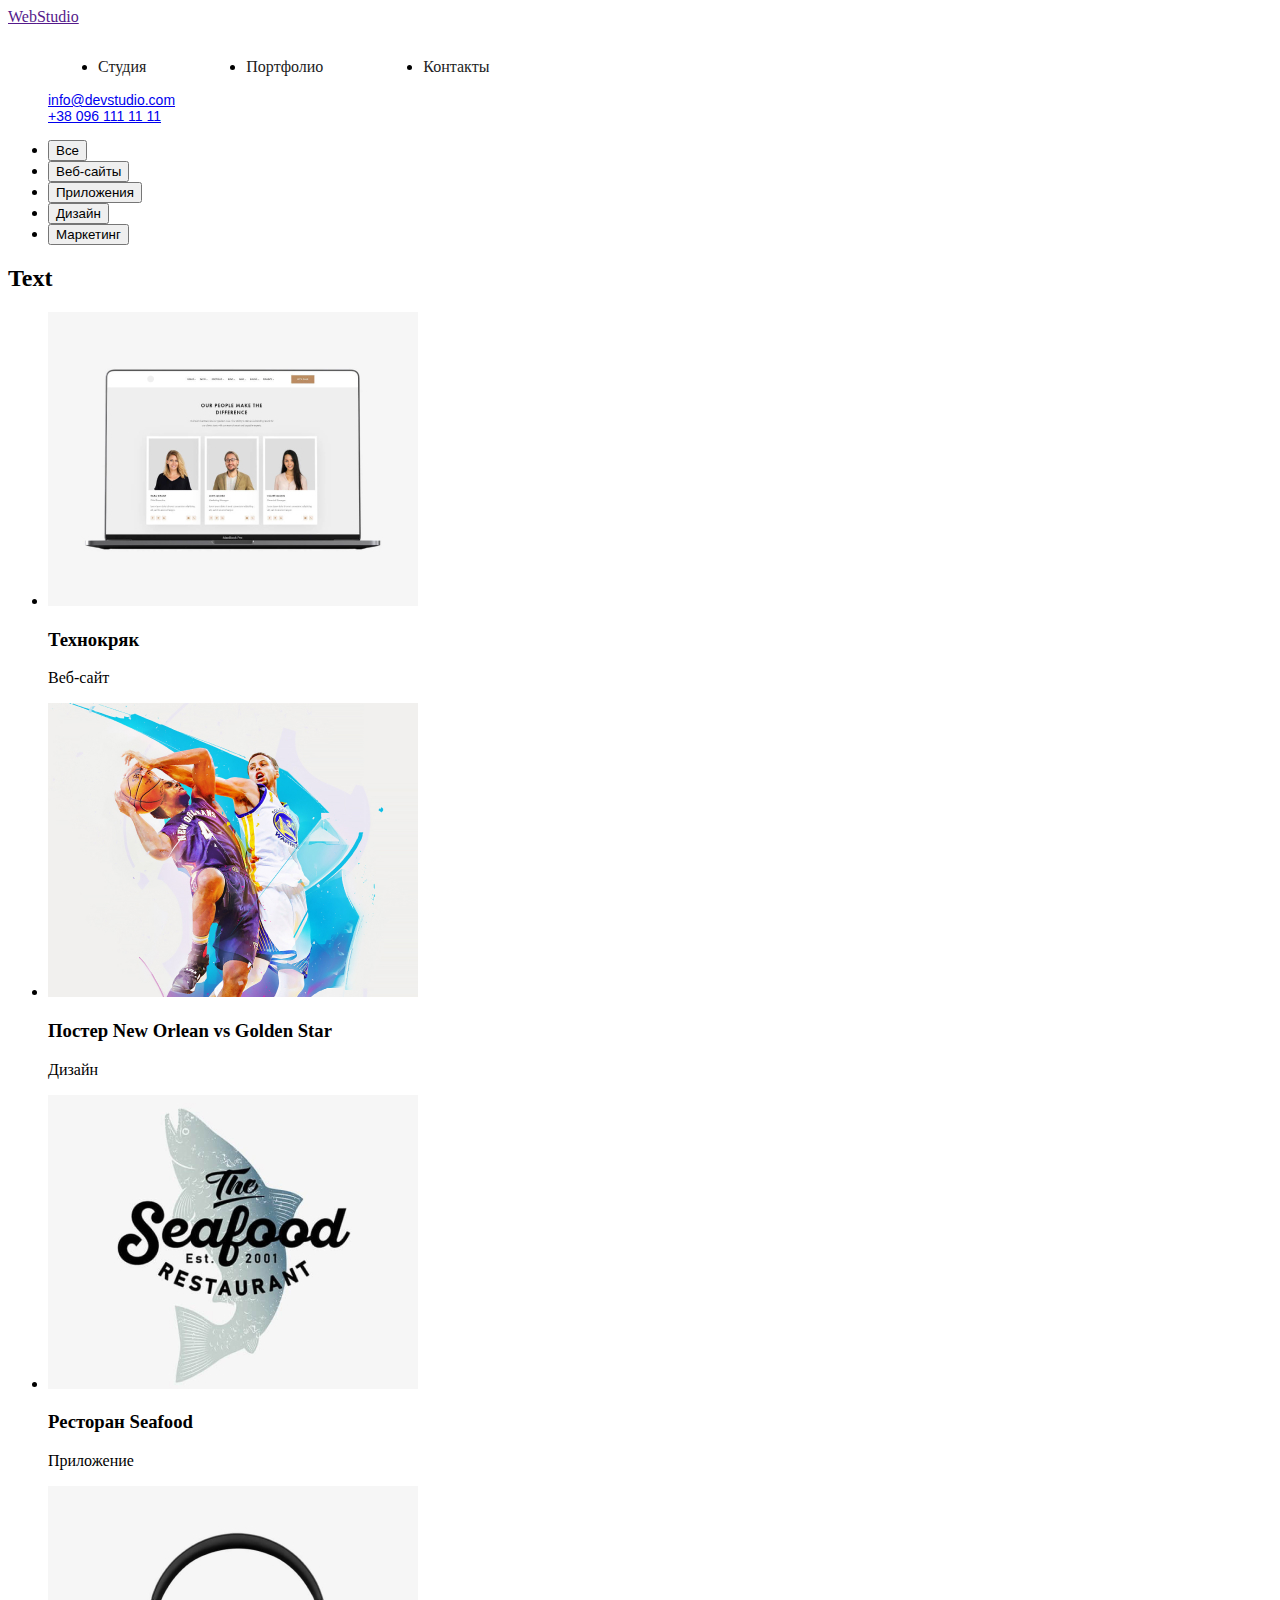
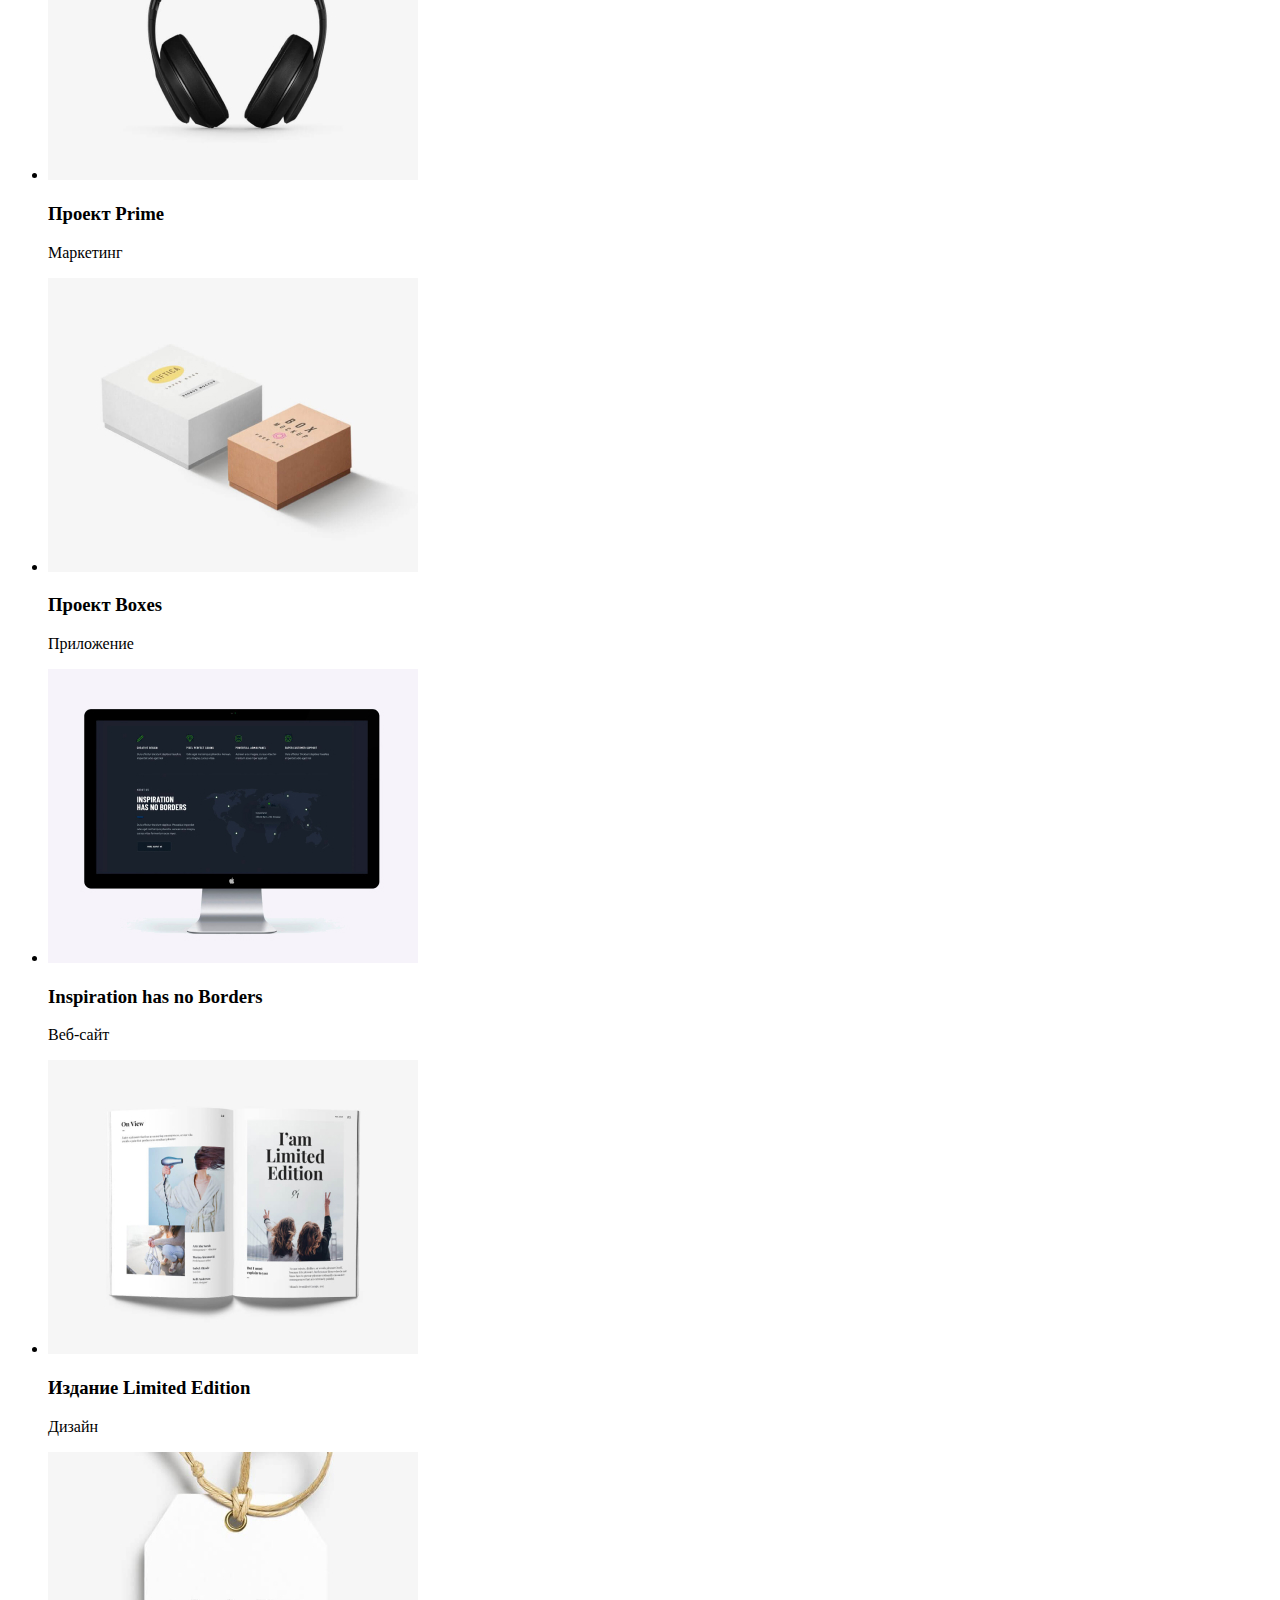
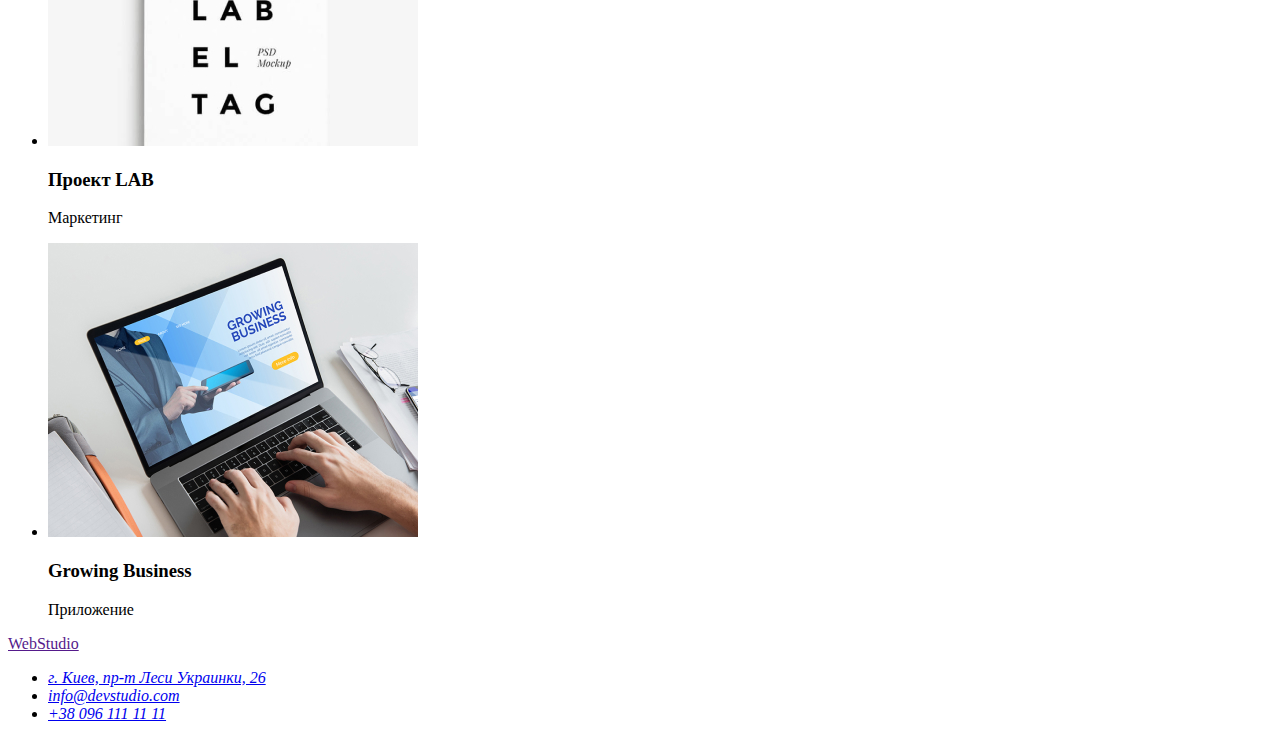
==== portfolio.html @ 4d641958 "summary" ====
<!DOCTYPE html>
<html lang="ru">

<head>
    <meta charset="UTF-8">
    <meta http-equiv="X-UA-Compatible" content="IE=edge">
    <meta name="viewport" content="width=device-width, initial-scale=1.0">
    <link rel="stylesheet" href="./css/styles.css">
    <link rel="stylesheet" href="./css/styles-portfolio.css">
    <title>Document</title>
</head>

<body>

    <header>
        <nav class="navigation">
            <a href=""><span class="logo">Web</span>Studio</a>
            <ul class="navigation-list">
                <li class="navigation-item">
                    <a href="./index.html" class="navigation-link">Студия
                    </a>
                </li>
                <li class="navigation-item">
                    <a href="" class="navigation-link">Портфолио</a>
                </li>
                <li class="navigation-item">
                    <a href="" class="navigation-link">Контакты</a>
                </li>
            </ul>
        </nav>
        <ul>
            <li class="contact-list"> <a href="mailto:info@devstudio.com">info@devstudio.com</a> </li>
            <li class="contact-list"><a href="tel:+380961111111">+38 096 111 11 11</a></li>
        </ul>
    </header>
    <main>
        <!--filter-->
        <ul>
            <li><button type="button">Все</button></li>
            <li><button type="button">Веб-сайты</button></li>
            <li><button type="button">Приложения</button></li>
            <li><button type="button">Дизайн</button></li>
            <li><button type="button">Маркетинг</button></li>
        </ul>
        <!--project-->
        <section>
            <h2>Text</h2>
        <ul>
            <li><img src="./images/project1.jpg" alt="Технокряк-Веб-сайт" width="370" height="294">
                <h3>Технокряк</h3>
                <p>Веб-сайт</p>
            </li>
            <li><img src="./images/project2.jpg" alt="Дизайн-Постер New Orlean vs Golden Star" width="370" height="294">
                <h3>Постер New Orlean vs Golden Star</h3>
                <p>Дизайн</p>
            </li>
            <li><img src="./images/project3.jpg" alt="Ресторан Seafood-Приложение" width="370" height="294">
                <h3>Ресторан Seafood</h3>
                <p>Приложение</p>
            </li>
            <li><img src="./images/project4.jpg" alt="Проект Prime-Маркетинг" width="370" height="294">
                <h3>Проект Prime</h3>
                <p>Маркетинг</p>
            </li>
            <li><img src="./images/project5.jpg" alt="Проект Boxes-Приложение" width="370" height="294">
                <h3>Проект Boxes</h3>
                <p>Приложение</p>
            </li>
            <li><img src="./images/project6.jpg" alt="Inspiration has no Borders-Веб-сайт" width="370" height="294">
                <h3>Inspiration has no Borders</h3>
                <p>Веб-сайт</p>
            </li>
            <li><img src="./images/project7.jpg" alt="Издание Limited Edition-Дизайн" width="370" height="294">
                <h3>Издание Limited Edition</h3>
                <p>Дизайн</p>
            </li>
            <li><img src="./images/project8.jpg" alt="Проект LAB-Маркетинг" width="370" height="294">
                <h3>Проект LAB</h3>
                <p>Маркетинг</p>
            </li>
            <li><img src="./images/project9.jpg" alt="Growing Business-Приложение" width="370" height="294">
                <h3>Growing Business</h3>
                <p>Приложение</p>
            </li>
        </ul>
    </section>
    </main>
    <footer>
        <a href="">WebStudio</a>
        <address>
            <ul>
                <li> <a href="https://goo.gl/maps/2KuphP3NCvXz3LAr8" target="_blank"> г. Киев, пр-т Леси Украинки, 26
                    </a>
                </li>
                <li> <a href="mailto:info@devstudio.com">info@devstudio.com</a>
                </li>
                <li><a href="tel:+380961111111">+38 096 111 11 11</a>
                </li>
            </ul>
        </address>
    </footer>
</body>

</html>
---- css/styles.css ----
:root {
    --primary-color: #212121;
    --secondary-color: #757575;
    --accent-color: #2196F3;
    --footer-color: rgba(47, 48, 58, 1);
    --common-white: #FFFFFF;
    --main-font: 'Raleway', sans-serif;
    --secondary-font: 'Roboto', sans-serif;
    --tittle-size: 36px;
    --tittle-text-size: 16px;
    --tittle-filter-size: 18px;
    --text-size: 14px;
}

* {
    box-sizing: border-box;
}

.body {
    font-family: var(--secondary-font);
    color: rgba(33, 33, 33, 1);
    margin: 0;
}

.header-list {
    display: flex;
    align-items: center;
    width: 1600px;
    height: 80px;
}

.logo-main {
    font-family: var(--main-font);
    font-size: 26px;
    margin: 25px 0px 25px 215px;
    /* margin-right: 90px; */
}

.logo1 {
    color: rgba(33, 150, 243, 1);
}

/* .logo2 { */
color: var(--common-white);
}

.navigation {
    color: var(--primary-color);
    font-family: var(--secondary-font);
    font-size: var(--text-size);
    font-weight: 500;
    display: flex;
    text-decoration: none;
    margin-right: 300px;
}

.navigation-link {
    color: var(--primary-color);
    text-decoration: none;
    margin-right: 50px;
}

.navigation-link:hover,
.navigation-link:focus {
    color: rgba(33, 150, 243, 1);
}

.navigation-list {
    display: flex;
    margin-top: 32px;
}

.navigation-item {
    margin-left: 50px;
}

.list {
    list-style: none;
    display: flex;
    text-decoration: none;
    color: var(--primary-color)
}

.hat {
    width: 1600px;
    height: 600px;
    background-color: var(--footer-color);
    color: var(--common-white);
    font-family: var(--secondary-font);
    font-size: 44px;
    font-weight: 900;
    align-items: center;
    text-align: center;
}

.hat-btn {
    width: 200px;
    height: 50px;
    background-color: rgba(33, 150, 243, 1);
    font-family: var(--secondary-font);
    font-size: var(--tittle-text-size);
    font-weight: 700;
    align-items: center;
    text-align: center;
    color: #FFFFFF;
    border: none;
    outline: none;
    padding: 10px 32px;
    display: flex;
    margin: 0px 700px 200px;
    border-radius: 4px;
}

.preference-section {
    width: 1600px;
    height: 101px;
    align-items: center;
    padding: 94px 215px;

}

.preference {
    font-family: var(--secondary-font);
    font-size: var(--text-size);
    font-weight: 700;
    display: flex;

}

.preference-list {
    margin-right: 30px;
    align-items: center;
}

.preference-text {
    width: 270px;
    height: 101px;
    font-weight: 400;
    color: var(--secondary-color);
}

.about {
    color: var(--primary-color);
    font-family: var(--secondary-font);
    font-size: var(--tittle-size);
    font-weight: 700;
    padding: 94px 215px;
}

.team {
    color: var(--primary-color);
    font-family: var(--secondary-font);
    font-size: var(--tittle-size);
    font-weight: 700;
    margin: 50px 215px 94px 215px;
}

.team-list {
    color: var(--primary-color);
    font-family: var(--secondary-font);
    font-size: var(--tittle-text-size-size);
    font-weight: 500;
    margin-right: 30px;
}

.team-text {
    color: var(--secondary-color);
}

.footer {
    background-color: var(--footer-color);
    color: var(--common-white);
    font-family: var(--secondary-font);
    font-size: var(--text-size);
    font-weight: 500;


}

.address-link {
    text-decoration: none;
}

.contact-list:hover,
.contact-list:focus {
    color: rgba(33, 150, 243, 1);
}

.contact-list {
    color: var(--secondary-color);
    font-family: var(--secondary-font);
    font-size: var(--text-size);
    font-weight: 500;
    display: flex;
    text-decoration: none;
    margin-right: 50px;

}

.logo-footer {

    color: var(--common-white);
    font-family: var(--main-font);
    font-size: 26px;
}

.logo2 {
    color: var(--accent-color);
}
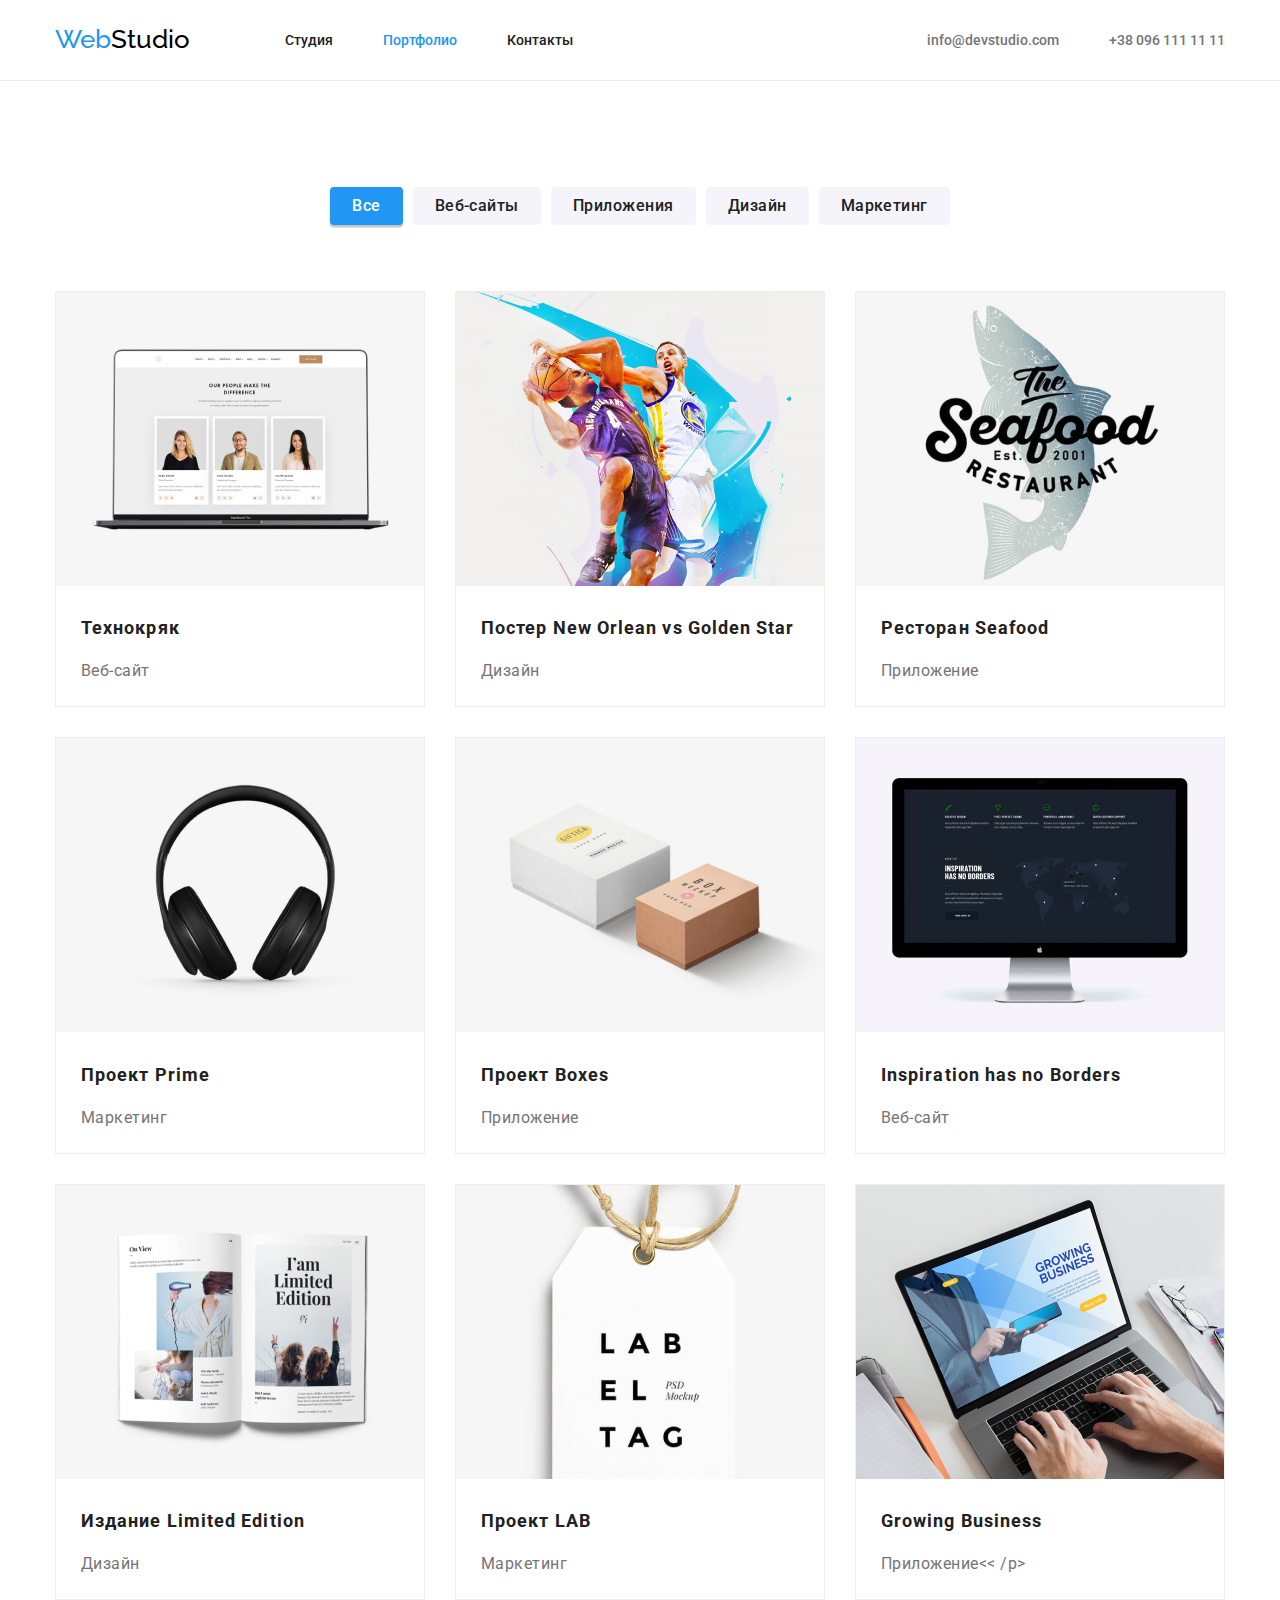
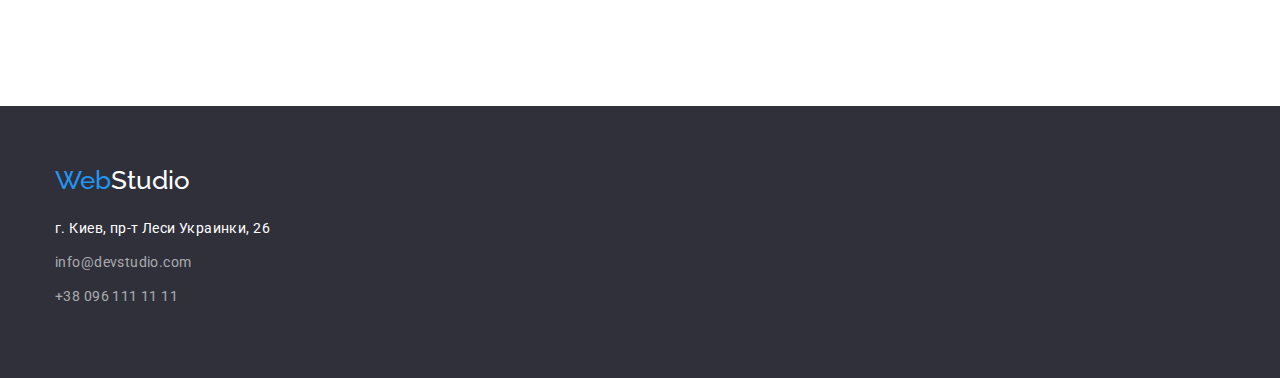
==== commit 7a51fd8c: "fimaly" ====
--- a/portfolio.html
+++ b/portfolio.html
@@ -5,99 +5,158 @@
     <meta charset="UTF-8">
     <meta http-equiv="X-UA-Compatible" content="IE=edge">
     <meta name="viewport" content="width=device-width, initial-scale=1.0">
+    <link rel="preconnect" href="https://fonts.googleapis.com">
+    <link rel="preconnect" href="https://fonts.gstatic.com" crossorigin>
+    <link
+        href="https://fonts.googleapis.com/css2?family=Raleway:wght@700&family=Roboto:wght@400;500;700;900&display=swap"
+        rel="stylesheet">
+    <link rel="stylesheet" href="./css/normalize.css">
     <link rel="stylesheet" href="./css/styles.css">
-    <link rel="stylesheet" href="./css/styles-portfolio.css">
-    <title>Document</title>
+    <link rel="stylesheet" href="./css/styles-index.css">
+    <title>Портфолио</title>
 </head>
 
 <body>
+    <header class="header">
+        <div class="container">
+            <div class="header-list">
+                <nav class="navigation">
+                    <a href="./index.html" class="logo-main"><span class="logo1">Web</span>Studio</a>
+                    <ul class="navigation-list">
+                        <li class="navigation-item">
+                            <a href="./index.html" class="navigation-link">Студия</a>
+                        </li>
+                        <li class="navigation-item">
+                            <a href="./portfolio.html" class="navigation-link active">Портфолио</a>
+                        </li>
+                        <li class="navigation-item">
+                            <a href="" class="navigation-link">Контакты</a>
+                        </li>
+                    </ul>
+                </nav>
+                <ul class="info-list">
+                    <li><a href="mailto:info@devstudio.com" class="contact-link">info@devstudio.com</a></li>
+                    <li><a href="tel:+380961111111" class="contact-link">+38 096 111 11 11</a></li>
+                </ul>
+            </div>
+        </div>
+    </header>
 
-    <header>
-        <nav class="navigation">
-            <a href=""><span class="logo">Web</span>Studio</a>
-            <ul class="navigation-list">
-                <li class="navigation-item">
-                    <a href="./index.html" class="navigation-link">Студия
-                    </a>
-                </li>
-                <li class="navigation-item">
-                    <a href="" class="navigation-link">Портфолио</a>
-                </li>
-                <li class="navigation-item">
-                    <a href="" class="navigation-link">Контакты</a>
-                </li>
-            </ul>
-        </nav>
-        <ul>
-            <li class="contact-list"> <a href="mailto:info@devstudio.com">info@devstudio.com</a> </li>
-            <li class="contact-list"><a href="tel:+380961111111">+38 096 111 11 11</a></li>
-        </ul>
-    </header>
     <main>
-        <!--filter-->
-        <ul>
-            <li><button type="button">Все</button></li>
-            <li><button type="button">Веб-сайты</button></li>
-            <li><button type="button">Приложения</button></li>
-            <li><button type="button">Дизайн</button></li>
-            <li><button type="button">Маркетинг</button></li>
-        </ul>
-        <!--project-->
-        <section>
-            <h2>Text</h2>
-        <ul>
-            <li><img src="./images/project1.jpg" alt="Технокряк-Веб-сайт" width="370" height="294">
-                <h3>Технокряк</h3>
-                <p>Веб-сайт</p>
-            </li>
-            <li><img src="./images/project2.jpg" alt="Дизайн-Постер New Orlean vs Golden Star" width="370" height="294">
-                <h3>Постер New Orlean vs Golden Star</h3>
-                <p>Дизайн</p>
-            </li>
-            <li><img src="./images/project3.jpg" alt="Ресторан Seafood-Приложение" width="370" height="294">
-                <h3>Ресторан Seafood</h3>
-                <p>Приложение</p>
-            </li>
-            <li><img src="./images/project4.jpg" alt="Проект Prime-Маркетинг" width="370" height="294">
-                <h3>Проект Prime</h3>
-                <p>Маркетинг</p>
-            </li>
-            <li><img src="./images/project5.jpg" alt="Проект Boxes-Приложение" width="370" height="294">
-                <h3>Проект Boxes</h3>
-                <p>Приложение</p>
-            </li>
-            <li><img src="./images/project6.jpg" alt="Inspiration has no Borders-Веб-сайт" width="370" height="294">
-                <h3>Inspiration has no Borders</h3>
-                <p>Веб-сайт</p>
-            </li>
-            <li><img src="./images/project7.jpg" alt="Издание Limited Edition-Дизайн" width="370" height="294">
-                <h3>Издание Limited Edition</h3>
-                <p>Дизайн</p>
-            </li>
-            <li><img src="./images/project8.jpg" alt="Проект LAB-Маркетинг" width="370" height="294">
-                <h3>Проект LAB</h3>
-                <p>Маркетинг</p>
-            </li>
-            <li><img src="./images/project9.jpg" alt="Growing Business-Приложение" width="370" height="294">
-                <h3>Growing Business</h3>
-                <p>Приложение</p>
-            </li>
-        </ul>
-    </section>
+        <section class="project">
+            <div class="container">
+                <h2 class="hide">projects</h2>
+                <ul class="project-filter-list">
+                    <li><button class="project-filter-item active" type="button">Все</button></li>
+                    <li><button class="project-filter-item" type="button">Веб-сайты</button></li>
+                    <li><button class="project-filter-item" type="button">Приложения</button></li>
+                    <li><button class="project-filter-item" type="button">Дизайн</button></li>
+                    <li><button class="project-filter-item" type="button">Маркетинг</button></li>
+                </ul>
+
+                <ul class="project-list">
+                    <li class="project-item">
+                        <img src="./images/project1.jpg" alt="Технокряк-Веб-сайт" width="370" height="294">
+                        <div class="project-description">
+                            <h3 class="project-name">Технокряк</h3>
+                            <p class="project-type">Веб-сайт</p>
+                        </div>
+                    </li>
+
+                    <li class="project-item">
+                        <img src="./images/project2.jpg" alt="Дизайн-Постер New Orlean vs Golden Star" width="370"
+                            height="294">
+                        <div class="project-description">
+                            <h3 class="project-name">Постер New Orlean vs Golden Star</h3>
+                            <p class="project-type">Дизайн</p>
+                        </div>
+                    </li>
+
+                    <li class="project-item">
+                        <img src="./images/project3.jpg" alt="Ресторан Seafood-Приложение" width="370" height="294">
+                        <div class="project-description">
+                            <h3 class="project-name">Ресторан Seafood</h3>
+                            <p class="project-type">Приложение</p>
+                        </div>
+                    </li>
+
+                    <li class="project-item">
+                        <img src="./images/project4.jpg" alt="Проект Prime-Маркетинг" width="370" height="294">
+                        <div class="project-description">
+                            <h3 class="project-name">Проект Prime</h3>
+                            <p class="project-type">Маркетинг</p>
+                        </div>
+                    </li>
+
+                    <li class="project-item">
+                        <img src="./images/project5.jpg" alt="Проект Boxes-Приложение" width="370" height="294">
+                        <div class="project-description">
+                            <h3 class="project-name">Проект Boxes</h3>
+                            <p class="project-type">Приложение</p>
+                        </div>
+                    </li>
+
+                    <li class="project-item">
+                        <img src="./images/project6.jpg" alt="Inspiration has no Borders-Веб-сайт" width="370"
+                            height="294">
+                        <div class="project-description">
+                            <h3 class="project-name">Inspiration has no Borders</h3>
+                            <p class="project-type">Веб-сайт</p>
+                        </div>
+                    </li>
+
+                    <li class="project-item">
+                        <img src="./images/project7.jpg" alt="Издание Limited Edition-Дизайн" width="370" height="294">
+                        <div class="project-description">
+                            <h3 class="project-name">Издание Limited Edition</h3>
+                            <p class="project-type">Дизайн</p>
+                        </div>
+                    </li>
+
+                    <li class="project-item">
+                        <img src="./images/project8.jpg" alt="Проект LAB-Маркетинг" width="370" height="294">
+                        <div class="project-description">
+                            <h3 class="project-name">Проект LAB</h3>
+                            <p class="project-type">Маркетинг</p>
+                        </div>
+                    </li>
+
+                    <li class="project-item">
+                        <img src="./images/project9.jpg" alt="Growing Business-Приложение" width="370" height="294">
+                        <div class="project-description">
+                            <h3 class="project-name">Growing Business</h3>
+                            <p class="project-type">Приложение<< /p>
+                        </div>
+                    </li>
+                </ul>
+            </div>
+        </section>
     </main>
-    <footer>
-        <a href="">WebStudio</a>
-        <address>
-            <ul>
-                <li> <a href="https://goo.gl/maps/2KuphP3NCvXz3LAr8" target="_blank"> г. Киев, пр-т Леси Украинки, 26
-                    </a>
-                </li>
-                <li> <a href="mailto:info@devstudio.com">info@devstudio.com</a>
-                </li>
-                <li><a href="tel:+380961111111">+38 096 111 11 11</a>
-                </li>
-            </ul>
-        </address>
+
+    <footer class="footer">
+        <div class="container">
+            <div class="footer-address">
+                <a href="./index.html" class="logo-footer"><span class="logo2">Web</span>Studio</a>
+                <address>
+                    <ul class="address-list">
+                        <li class="address-list-item"> <a href="https://goo.gl/maps/2KuphP3NCvXz3LAr8" target="_blank"
+                                class="address-link"> г.
+                                Киев,
+                                пр-т
+                                Леси Украинки, 26
+                            </a>
+                        </li>
+                        <li class="address-list-item"> <a href="mailto:info@devstudio.com"
+                                class="address-link grey">info@devstudio.com</a>
+                        </li>
+                        <li class="address-list-item"><a href="tel:+380961111111" class="address-link grey">+38 096 111
+                                11
+                                11</a>
+                        </li>
+                    </ul>
+                </address>
+            </div>
+        </div>
     </footer>
 </body>
 
--- a/css/styles.css
+++ b/css/styles.css
@@ -12,6 +12,17 @@
     --text-size: 14px;
 }
 
+/* general */
+
+.hide {
+    display: none;
+}
+
+.container {
+    max-width: 1170px;
+    margin: 0 auto;
+}
+
 * {
     box-sizing: border-box;
 }
@@ -22,28 +33,40 @@
     margin: 0;
 }
 
+
+/* end general */
+
+/* header */
+
+.header {
+    border-bottom: 1px solid #ECECEC;
+}
+
 .header-list {
     display: flex;
     align-items: center;
-    width: 1600px;
+    justify-content: space-between;
     height: 80px;
 }
 
 .logo-main {
     font-family: var(--main-font);
     font-size: 26px;
-    margin: 25px 0px 25px 215px;
-    /* margin-right: 90px; */
+    text-decoration: none;
+    display: block;
+    width: 140px;
+    height: 30px;
+}
+
+.logo-main:visited,
+.logo-main {
+    color: #000;
 }
 
 .logo1 {
     color: rgba(33, 150, 243, 1);
 }
 
-/* .logo2 { */
-color: var(--common-white);
-}
-
 .navigation {
     color: var(--primary-color);
     font-family: var(--secondary-font);
@@ -51,13 +74,18 @@
     font-weight: 500;
     display: flex;
     text-decoration: none;
-    margin-right: 300px;
+    align-items: center;
+    gap: 90px;
 }
 
 .navigation-link {
     color: var(--primary-color);
     text-decoration: none;
-    margin-right: 50px;
+    display: flex;
+}
+
+.navigation-link.active {
+    color: rgba(33, 150, 243, 1);
 }
 
 .navigation-link:hover,
@@ -67,35 +95,33 @@
 
 .navigation-list {
     display: flex;
-    margin-top: 32px;
-}
-
-.navigation-item {
-    margin-left: 50px;
-}
-
-.list {
-    list-style: none;
-    display: flex;
-    text-decoration: none;
-    color: var(--primary-color)
-}
-
+    margin: 0;
+    gap: 50px;
+    padding-left: 0;
+    list-style: none;
+}
+
+.info-list {
+    padding-left: 0;
+    margin: 0;
+    display: flex;
+    gap: 50px;
+    align-items: center;
+    list-style: none;
+}
+
+/* end header */
+
+/* hat */
 .hat {
-    width: 1600px;
-    height: 600px;
     background-color: var(--footer-color);
     color: var(--common-white);
     font-family: var(--secondary-font);
-    font-size: 44px;
-    font-weight: 900;
-    align-items: center;
-    text-align: center;
+    padding-top: 200px;
+    padding-bottom: 200px;
 }
 
 .hat-btn {
-    width: 200px;
-    height: 50px;
     background-color: rgba(33, 150, 243, 1);
     font-family: var(--secondary-font);
     font-size: var(--tittle-text-size);
@@ -106,17 +132,26 @@
     border: none;
     outline: none;
     padding: 10px 32px;
-    display: flex;
-    margin: 0px 700px 200px;
+    margin: 40px auto 0 auto;
     border-radius: 4px;
-}
+    white-space: nowrap;
+    display: block;
+}
+
+.hat-text {
+    margin: 0;
+    font-size: 44px;
+    font-weight: 900;
+    text-align: center;
+}
+
+/* end hat */
+
+
+/* preference */
 
 .preference-section {
-    width: 1600px;
-    height: 101px;
-    align-items: center;
-    padding: 94px 215px;
-
+    padding: 90px 0 40px 0;
 }
 
 .preference {
@@ -124,27 +159,49 @@
     font-size: var(--text-size);
     font-weight: 700;
     display: flex;
-
-}
-
-.preference-list {
-    margin-right: 30px;
-    align-items: center;
+    list-style: none;
+    padding-left: 0;
+    gap: 30px;
+    margin: 0;
 }
 
 .preference-text {
-    width: 270px;
-    height: 101px;
     font-weight: 400;
     color: var(--secondary-color);
 }
 
+/* end preference */
+
+
+/* about */
+
+.about-title {
+    margin-top: 0;
+    text-align: center;
+}
+
 .about {
     color: var(--primary-color);
     font-family: var(--secondary-font);
     font-size: var(--tittle-size);
     font-weight: 700;
-    padding: 94px 215px;
+    padding: 40px 0 100px 0;
+}
+
+.about-imges-list {
+    list-style: none;
+    display: flex;
+    padding-left: 0;
+    justify-content: space-between;
+}
+
+/* end about */
+
+/* team */
+
+.team-title {
+    margin-top: 0;
+    text-align: center;
 }
 
 .team {
@@ -152,58 +209,213 @@
     font-family: var(--secondary-font);
     font-size: var(--tittle-size);
     font-weight: 700;
-    margin: 50px 215px 94px 215px;
+    padding: 90px 0 90px 0;
+    background-color: #F5F4FA;
 }
 
 .team-list {
+    list-style: none;
+    display: flex;
+    padding-left: 0;
+    gap: 30px;
+}
+
+.team-item {
+    border-radius: 5px;
+    background: #FFFFFF;
+    box-shadow: 0px 1px 3px rgba(0, 0, 0, 0.12), 0px 1px 1px rgba(0, 0, 0, 0.14), 0px 2px 1px rgba(0, 0, 0, 0.2);
+    border-radius: 0px 0px 4px 4px;
+    overflow: hidden;
+}
+
+.team-description {
+    padding: 30px 20px;
+}
+
+.team-name {
+    margin: 0;
     color: var(--primary-color);
     font-family: var(--secondary-font);
     font-size: var(--tittle-text-size-size);
     font-weight: 500;
-    margin-right: 30px;
-}
-
-.team-text {
+    padding: 0 0 10px 0;
+    font-family: var(--secondary-font);
+    font-weight: 500;
+    font-size: var(--tittle-text-size);
+    line-height: 19px;
+    text-align: center;
+    letter-spacing: 0.03em;
+    color: #212121;
+}
+
+.team-post {
+    margin: 0;
     color: var(--secondary-color);
+    padding: 0;
+    margin: 0;
+    font-family: var(--secondary-font);
+    font-weight: 400;
+    font-size: 16px;
+    line-height: 19px;
+    text-align: center;
+    letter-spacing: 0.03em;
+    color: #757575;
+}
+
+/* end team */
+
+
+/* footer */
+
+.footer-address {
+    width: 240px;
 }
 
 .footer {
+    padding-bottom: 60px;
+    padding-top: 60px;
     background-color: var(--footer-color);
     color: var(--common-white);
     font-family: var(--secondary-font);
     font-size: var(--text-size);
     font-weight: 500;
-
-
-}
-
-.address-link {
-    text-decoration: none;
-}
-
-.contact-list:hover,
-.contact-list:focus {
+}
+
+
+.contact-link:hover,
+.contact-link:focus {
     color: rgba(33, 150, 243, 1);
 }
 
-.contact-list {
+.contact-link {
     color: var(--secondary-color);
     font-family: var(--secondary-font);
     font-size: var(--text-size);
     font-weight: 500;
-    display: flex;
-    text-decoration: none;
-    margin-right: 50px;
-
+    text-decoration: none;
 }
 
 .logo-footer {
-
+    text-decoration: none;
     color: var(--common-white);
     font-family: var(--main-font);
     font-size: 26px;
+    margin-bottom: 20px;
+    display: block;
 }
 
 .logo2 {
     color: var(--accent-color);
-}+}
+
+.address-list {
+    list-style: none;
+    padding: 0;
+    margin: 0;
+}
+
+.address-list-item {
+    padding-bottom: 10px;
+}
+
+.address-link {
+    text-decoration: none;
+    font-family: 'Roboto';
+    font-style: normal;
+    font-weight: 400;
+    font-size: 14px;
+    line-height: 24px;
+    letter-spacing: 0.03em;
+    color: #FFFFFF;
+}
+
+.address-link.grey {
+    color: rgba(255, 255, 255, 0.6);
+}
+
+
+/* end footer */
+
+
+/* project */
+
+.project {
+    padding: 90px 0 90px 0;
+}
+
+.project-list {
+    display: flex;
+    gap: 30px;
+    flex-wrap: wrap;
+    padding-left: 0;
+}
+
+.project-description {
+    padding: 20px 25px 20px 25px;
+}
+
+.project-name {
+    font-family: 'Roboto';
+    font-style: normal;
+    font-weight: 700;
+    font-size: 18px;
+    line-height: 36px;
+    letter-spacing: 0.06em;
+    color: #212121;
+    margin-top: 0;
+    margin-bottom: 0;
+}
+
+.project-type {
+    margin-bottom: 0px;
+    margin-top: 10px;
+    padding: 0;
+    font-family: 'Roboto';
+    font-style: normal;
+    font-weight: 400;
+    font-size: 16px;
+    line-height: 30px;
+    letter-spacing: 0.03em;
+    color: #757575;
+}
+
+.project-item {
+    overflow: hidden;
+    width: 370px;
+    display: block;
+    border: 1px solid #EEEEEE;
+}
+
+.project-filter-list {
+    padding-bottom: 50px;
+    display: flex;
+    justify-content: center;
+    gap: 10px;
+    list-style: none;
+    padding-left: 0;
+}
+
+.project-filter-item {
+    background: #F5F4FA;
+    border-radius: 4px;
+    border: none;
+    cursor: pointer;
+    padding: 6px 22px;
+    font-family: 'Roboto';
+    font-weight: 500;
+    font-size: 16px;
+    line-height: 26px;
+    text-align: center;
+    letter-spacing: 0.03em;
+    color: #212121;
+}
+
+.project-filter-item:hover,
+.project-filter-item:focus,
+.project-filter-item.active {
+    background: #2196F3;
+    color: #FFFFFF;
+    box-shadow: 0px 3px 1px rgba(0, 0, 0, 0.1), 0px 1px 2px rgba(0, 0, 0, 0.08), 0px 2px 2px rgba(0, 0, 0, 0.12);
+}
+
+/* end project */